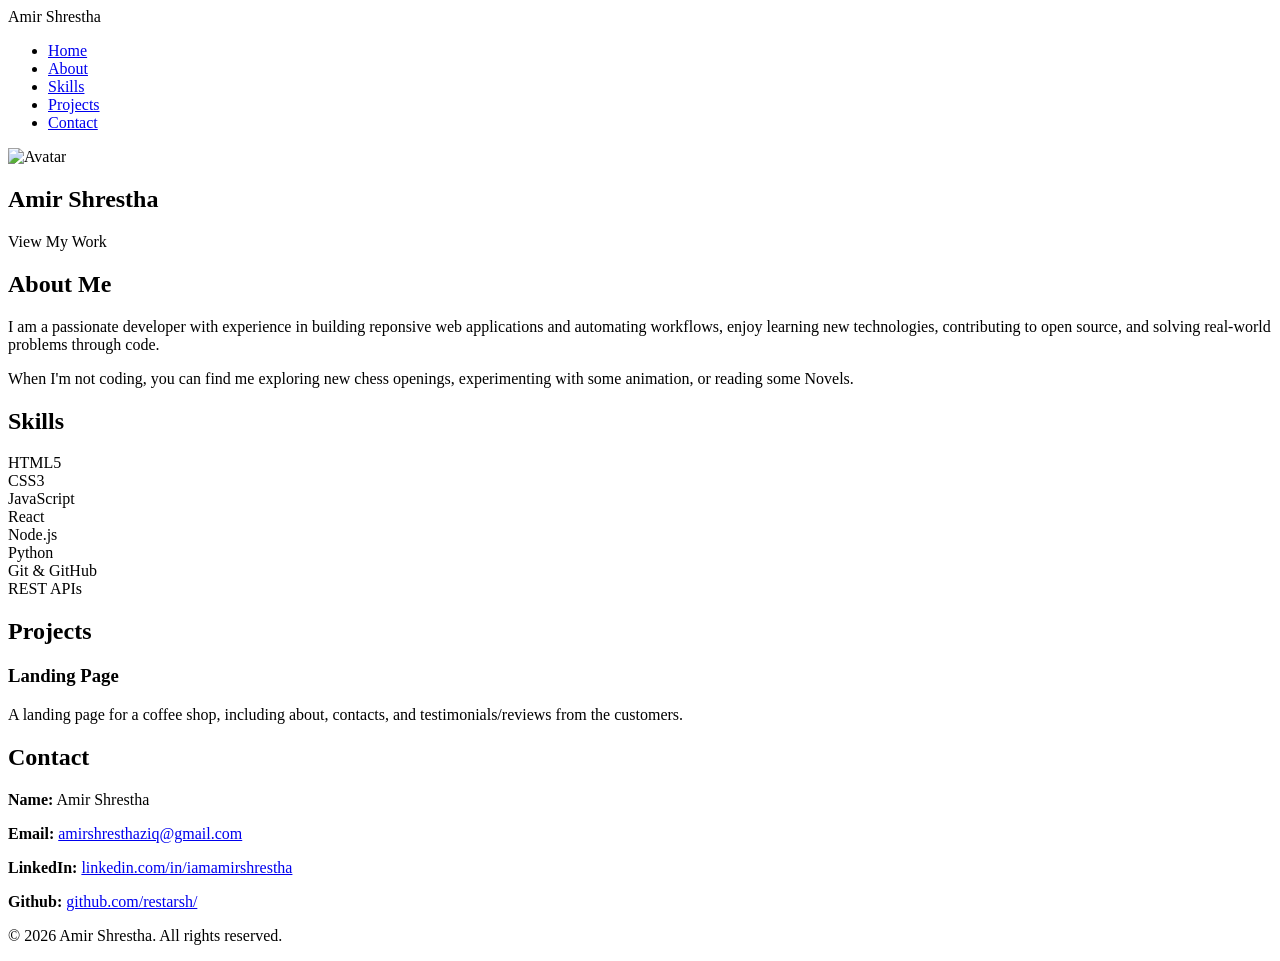
==== WebDev-L1-PersonalProtfolio/index.html @ 35f17eb5 "add contents to index.html" ====
<!DOCTYPE html>
<html lang="en">
<head>
    <meta charset="UTF-8">
    <meta name="viewport" content="width=device-width, initial-scale=1.0">
    <title>Amir Shrestha | Portfolio</title>
    <link rel="stylesheet" href="https://fonts.googleapis.com/css2?family=Poppins:wght@300;400;600&display=swap">
    <link rel="stylesheet" href="style.css">

</head>
<body>
    <header>
        <nav class="navbar">
            <div class="logo">Amir Shrestha</div>
            <ul class="nav-links">
                <li><a href="#home">Home</a></li>
                <li><a href="#about">About</a></li>
                <li><a href="#skills">Skills</a></li>
                <li><a href="#projects">Projects</a></li>
                <li><a href="#contact">Contact</a></li>
            </ul>
        </nav>
    </header>

    <section id="home" class="hero">
        <div class="hero-content">
            <img src="https://via.placeholder.com/150" alt="Avatar" class="avatar">
            <h1>Amir Shrestha</h1>View My Work</a>
        </div>
    </section>

    <section id="about" class="section about">
        <h2 class="section-title">About Me</h2>
        <p>I am a passionate developer with experience in building reponsive web applications and automating workflows, enjoy learning new technologies, contributing to open source, and solving real-world problems through code.</p>
        <p>When I'm not coding, you can find me exploring new chess openings, experimenting with some animation, or reading some Novels. </p>
    </section>

    <section id="skills" class="section skills">
        <h2 class="section-title">Skills</h2>
        <div class="skills-grid">
            <div class="skill-item">HTML5</div>
            <div class="skill-item">CSS3</div>
            <div class="skill-item">JavaScript</div>
            <div class="skill-item">React</div>
            <div class="skill-item">Node.js</div>
            <div class="skill-item">Python</div>
            <div class="skill-item">Git & GitHub</div>
            <div class="skill-item">REST APIs</div>
        </div>
    </section>

    <section id="projects" class="section projects">
        <h2 class="section-title">Projects</h2>
        <div class="projects-grid">
            <div class="projects-card">
                <h3>Landing Page</h3>
                <p>A landing page for a coffee shop, including about, contacts, and testimonials/reviews from the customers.</p>
            </div>
        </div>
    </section>

    <section id="contact" class="section contact">
        <h2 class="section-title">Contact</h2>
        <div class="contact-info">
            <p><strong>Name:</strong> Amir Shrestha</p>
            <p><strong>Email: </strong> <a href="mailto:amirshresthaziq@gmail.com">amirshresthaziq@gmail.com</a></p>
            <p><strong>LinkedIn:</strong> <a href="https://linkedin.com/in/iamamirshrestha" target="_blank">linkedin.com/in/iamamirshrestha</a></p>
            <p><strong>Github:</strong> <a href="https://github.com/restarsh" target="_blank"">github.com/restarsh/</a></p>
        </div>
    </section>

    <footer>
        <p>&copy; 2026 Amir Shrestha. All rights reserved.</p>
    </footer>
</body>
</html>
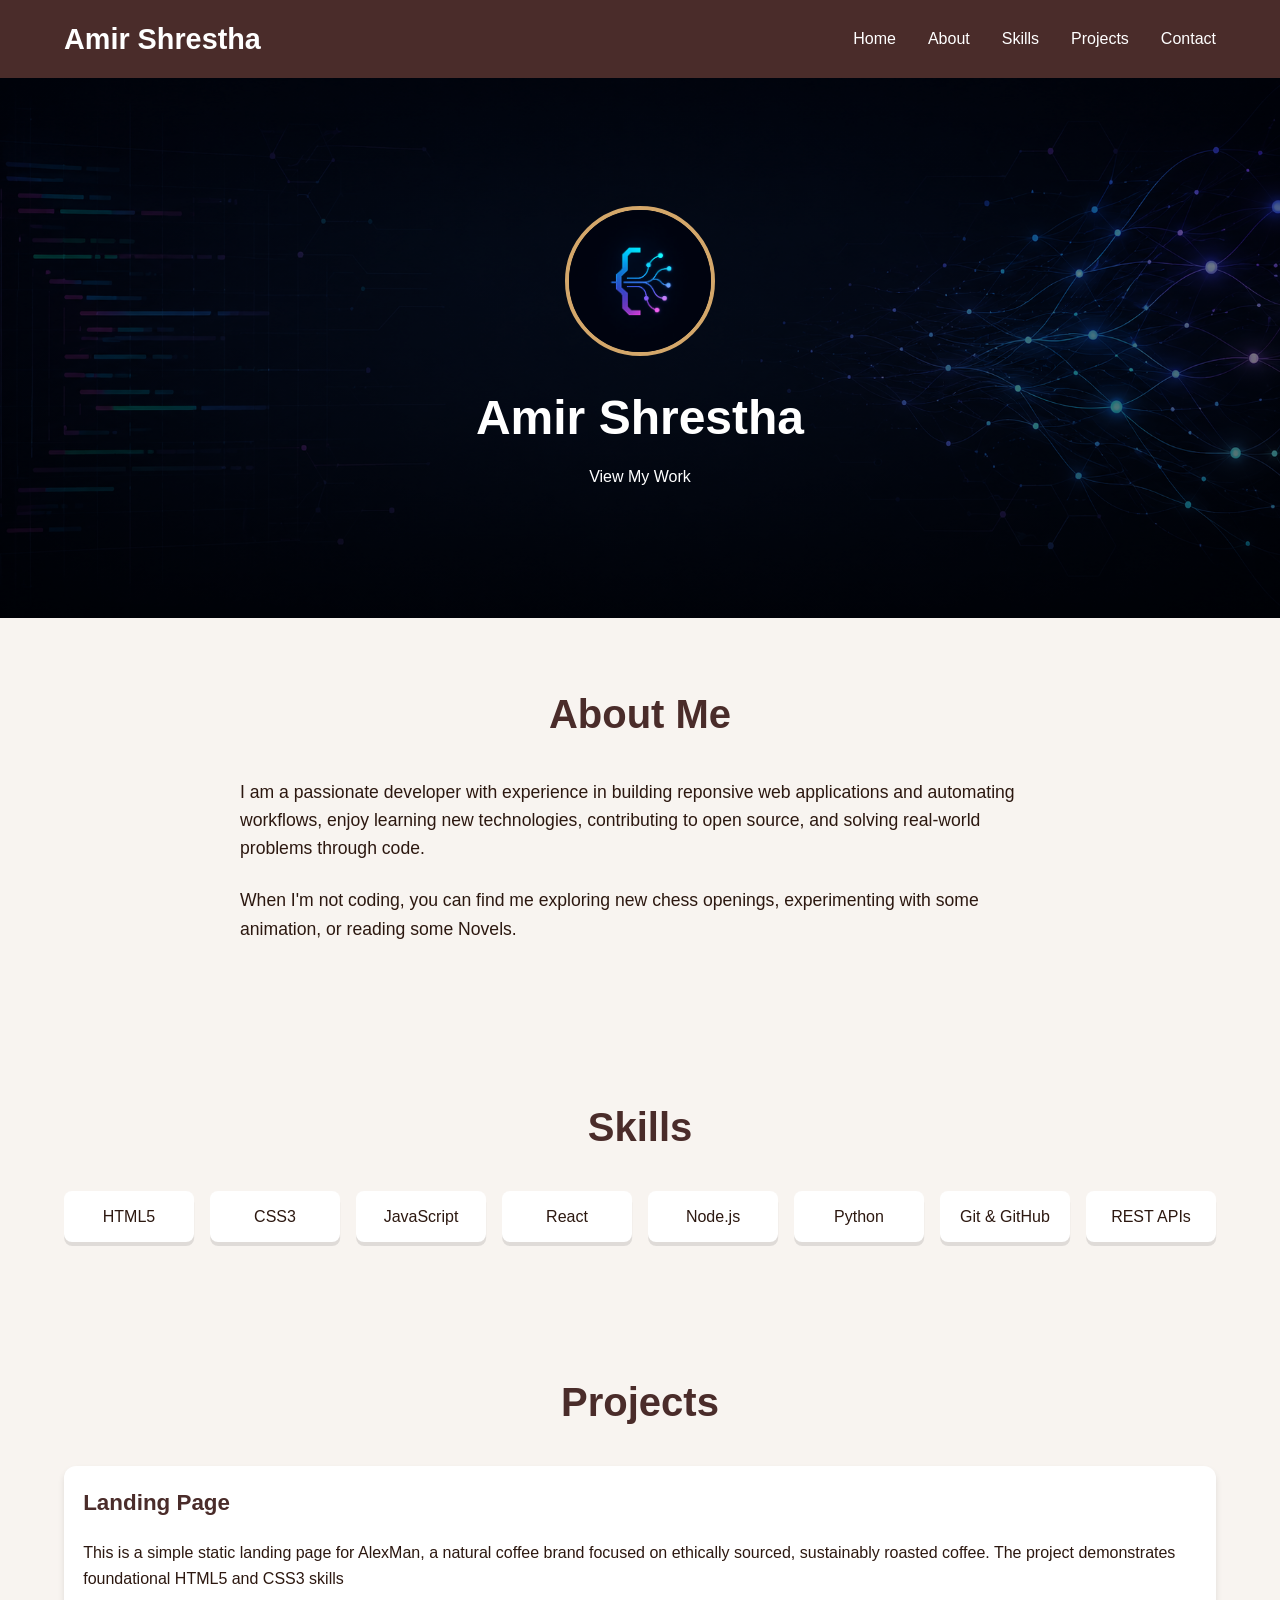
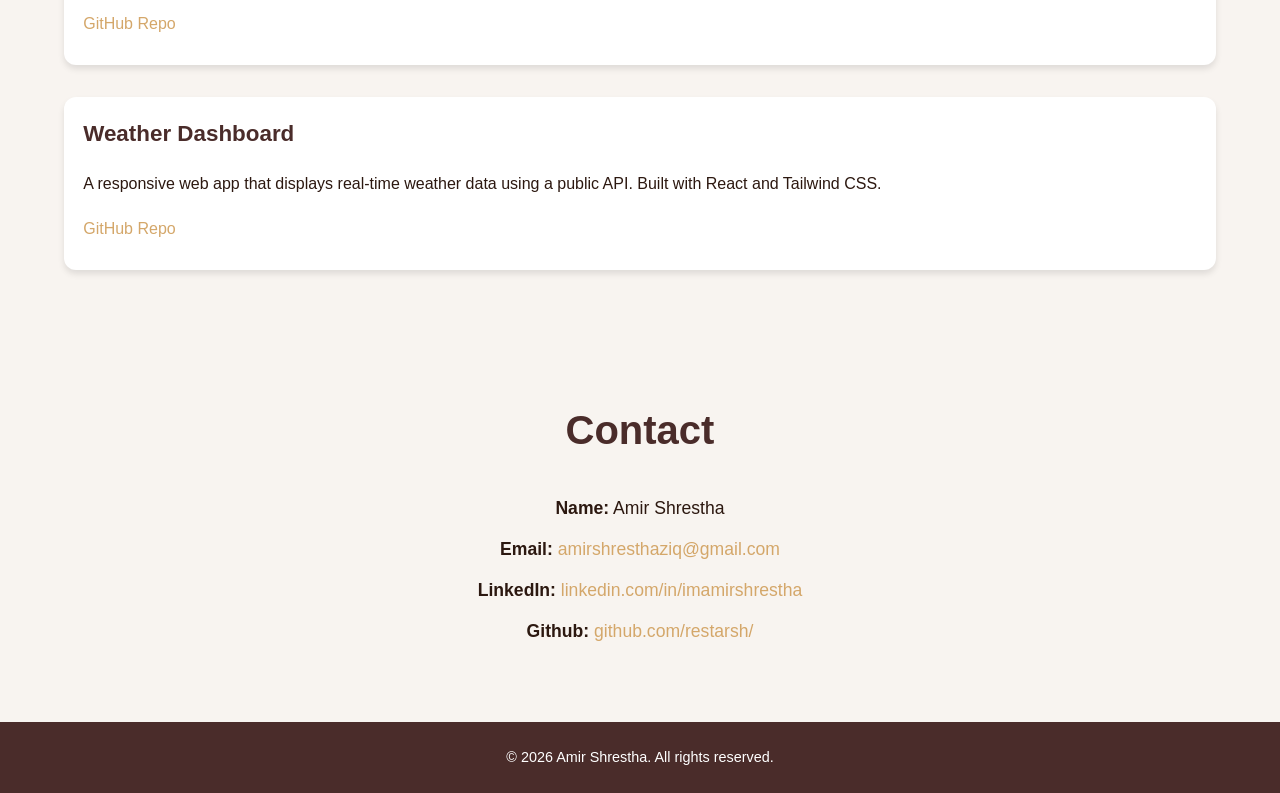
==== commit 5a5f83b9: "make changes in index.html" ====
--- a/WebDev-L1-PersonalProtfolio/index.html
+++ b/WebDev-L1-PersonalProtfolio/index.html
@@ -24,7 +24,7 @@
 
     <section id="home" class="hero">
         <div class="hero-content">
-            <img src="https://via.placeholder.com/150" alt="Avatar" class="avatar">
+            <img src="/WebDev-L1-PersonalProtfolio/media/75699765-0140-4c4e-991d-9f8d08fb6863.png" alt="Avatar" class="avatar">
             <h1>Amir Shrestha</h1>View My Work</a>
         </div>
     </section>
@@ -52,9 +52,15 @@
     <section id="projects" class="section projects">
         <h2 class="section-title">Projects</h2>
         <div class="projects-grid">
-            <div class="projects-card">
+            <div class="project-card">
                 <h3>Landing Page</h3>
-                <p>A landing page for a coffee shop, including about, contacts, and testimonials/reviews from the customers.</p>
+                <p>This is a simple static landing page for AlexMan, a natural coffee brand focused on ethically sourced, sustainably roasted coffee. The project demonstrates foundational HTML5 and CSS3 skills</p>
+                <a href="https://github.com/yourusername/weather-dashboard" target="_blank" class="project-link">GitHub Repo</a>
+            </div>
+            <div class="project-card">
+                <h3>Weather Dashboard</h3>
+                <p>A responsive web app that displays real-time weather data using a public API. Built with React and Tailwind CSS.</p>
+                <a href="https://github.com/yourusername/weather-dashboard" target="_blank" class="project-link">GitHub Repo</a>
             </div>
         </div>
     </section>
@@ -64,7 +70,7 @@
         <div class="contact-info">
             <p><strong>Name:</strong> Amir Shrestha</p>
             <p><strong>Email: </strong> <a href="mailto:amirshresthaziq@gmail.com">amirshresthaziq@gmail.com</a></p>
-            <p><strong>LinkedIn:</strong> <a href="https://linkedin.com/in/iamamirshrestha" target="_blank">linkedin.com/in/iamamirshrestha</a></p>
+            <p><strong>LinkedIn:</strong> <a href="https://linkedin.com/in/imamirshrestha" target="_blank">linkedin.com/in/imamirshrestha</a></p>
             <p><strong>Github:</strong> <a href="https://github.com/restarsh" target="_blank"">github.com/restarsh/</a></p>
         </div>
     </section>
--- a/WebDev-L1-PersonalProtfolio/style.css
+++ b/WebDev-L1-PersonalProtfolio/style.css
@@ -0,0 +1,233 @@
+:root {
+    --primary-color: #4a2c2a;
+    --accent-color: #d4a76a;
+    --bg-color: #f8f4f0;
+    --text-color: #2c1810;
+    --light-bg: #fff;
+    --font-primary: 'Poppins', sans-serif;
+}
+
+* {
+    margin: 0;
+    padding: 0;
+    box-sizing: border-box;
+}
+
+body {
+    font-family: var(--font-primary);
+    background-color: var(--bg-color);
+    color: var(--text-color);
+    line-height: 1.6;
+    scroll-behavior: smooth;
+}
+
+a {
+    text-decoration: none;
+    color: inherit;
+}
+
+ul {
+    list-style: none;
+}
+
+.navbar {
+    display: flex;
+    justify-content: space-between;
+    align-items: center;
+    background-color: var(--primary-color);
+    color: var(--light-bg);
+    padding: 1rem 5%;
+    position: sticky;
+    top: 0;
+    z-index: 1000;
+}
+
+.logo {
+    font-size: 1.8rem;
+    font-weight: 600;
+}
+
+.nav-links {
+    display: flex;
+    gap: 2rem;
+}
+
+.nav-links a {
+    color: var(--light-bg);
+    font-weight: 300;
+    transition: color .3s;
+}
+
+.nav-links a:hover {
+    color: var(--accent-color);
+}
+
+.hero {
+    background: linear-gradient(rgba(0,0,0,0.4), rgba(0,0,0,0.6)), url('/WebDev-L1-PersonalProtfolio/media/fdb7fc19-d412-45e1-8989-14777c451995\ \(1\).png') center/cover no-repeat;
+    color: var(--light-bg);
+    text-align: center;
+    padding: 8rem 2rem;    
+}
+
+.hero-content {
+    max-width: 800px;
+    margin: 0 auto;
+}
+
+.avatar {
+    width: 150px;
+    height: 150px;
+    border-radius: 50%;
+    object-fit: cover;
+    margin-bottom: 1rem;
+    border: 4px solid var(--accent-color);
+}
+
+.hero h1{
+    font-size: 3rem;
+    margin-bottom: 0.5rem;
+}
+
+.role {
+    font-size: 1.5rem;
+    margin-bottom: 1.5rem;
+    opacity: 0.9;
+}
+
+.cta-button {
+    display: inline-block;
+    background-color: var(--accent-color);
+    color: var(--text-color);
+    padding: 0.8rem 2rem;
+    border-radius: 30px;
+    font-weight: 600;
+    transition: background-color 0.3s, transform 0.2s;
+}
+
+.cta-button:hover {
+    background-color: #e6b88c;
+    transform: translateY(-3px);
+}
+
+.section {
+    padding: 4rem 5%;
+}
+
+.section-title {
+    text-align: center;
+    font-size: 2.5rem;
+    margin-bottom: 2rem;
+    color: var(--primary-color);
+}
+
+.about p {
+    margin-bottom: 1.5rem;
+    font-size: 1.1rem;
+    max-width: 800px;
+    margin-left: auto;
+    margin-right: auto;
+}
+
+.skills-grid {
+    display: grid;
+    grid-template-columns: repeat(auto-fit, minmax(120px, 1fr));
+    gap: 1rem;
+    margin-top: 1.5rem;
+}
+
+.skill-item {
+    background-color: var(--light-bg);
+    padding: 0.8rem 1.2rem;
+    border-radius: 8px;
+    text-align: center;
+    box-shadow: 0.2px 4px rgba(0,0,0,0.1);
+    font-weight: 500;
+}
+
+.projects-grid {
+    display: grid;
+    grid-template-columns: repeat(auto-fit), minmax(280px, 1fr);
+    gap: 2rem;
+    margin-top: 2rem;
+}
+
+.project-card {
+    background-color: var(--light-bg);
+    border-radius: 12px;
+    overflow: hidden;
+    box-shadow: 0 4px 6px rgba(0,0,0,0.1);
+    transition: transform 0.3s, box-shadow 0.3s;
+}
+
+.project-card:hover {
+    transform: translateY(-5px);
+    box-shadow: 0 6px 12px rgba(0,0,0,0.15);
+}
+
+.project-card h3 {
+    color: var(--primary-color);
+    margin: 1.2rem;
+    font-size: 1.4rem;
+}
+
+.project-card p {
+    margin: 0 1.2rem 1.2rem;
+    color: var(--text-color);
+}
+
+.project-link {
+    display: inline-block;
+    margin: 0 1.2rem 1.8rem;
+    color: var(--accent-color);
+    font-width: 600;
+    transition: color 0.3s;
+}
+
+.project-link:hover {
+    color: var(--primary-color);
+}
+
+.contact-info {
+    max-width: 600px;
+    margin: 0 auto;
+    text-align: center;
+}
+
+.contact-info p {
+    margin: 0.8rem 0;
+    font-size: 1.1rem;
+}
+
+
+.contact-info a {
+    color: var(--accent-color);
+    word-break: break-all;
+}
+
+footer {
+    background-color:var(--primary-color);
+    color: var(--light-bg);
+    text-align: center;
+    padding: 1.5rem;
+    font-size: 0.9rem;
+}
+
+@media (max-width: 768px) {
+    .navbar {
+        flex-direction: column;
+        gap: 1rem;
+    }
+    .nav-links {
+        flex-wrap: wrap;
+        justify-content: center;
+    }
+    .hero h1 {
+        font-size: 2.2rem;
+    }
+    .role {
+        font-size: 1.2rem;
+    }
+    .section-title {
+        font-size: 2rem;
+    }
+}
